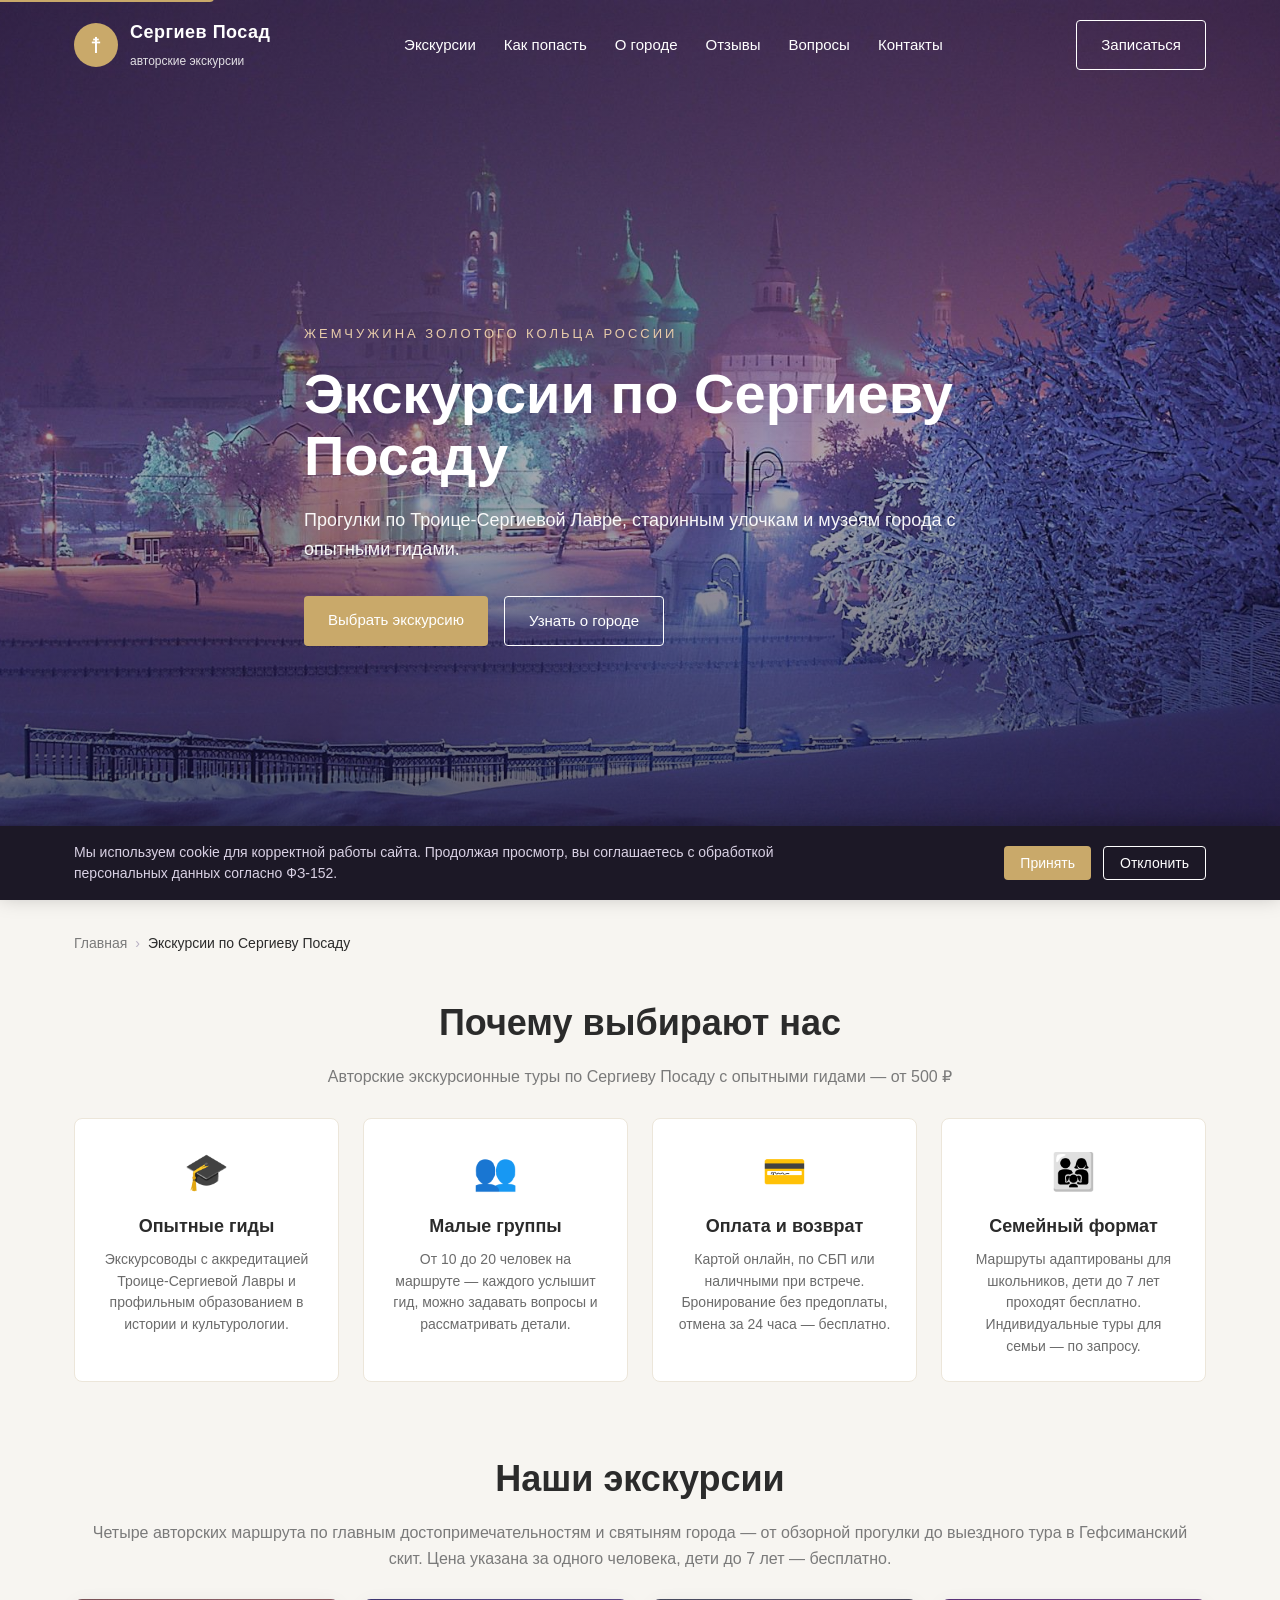
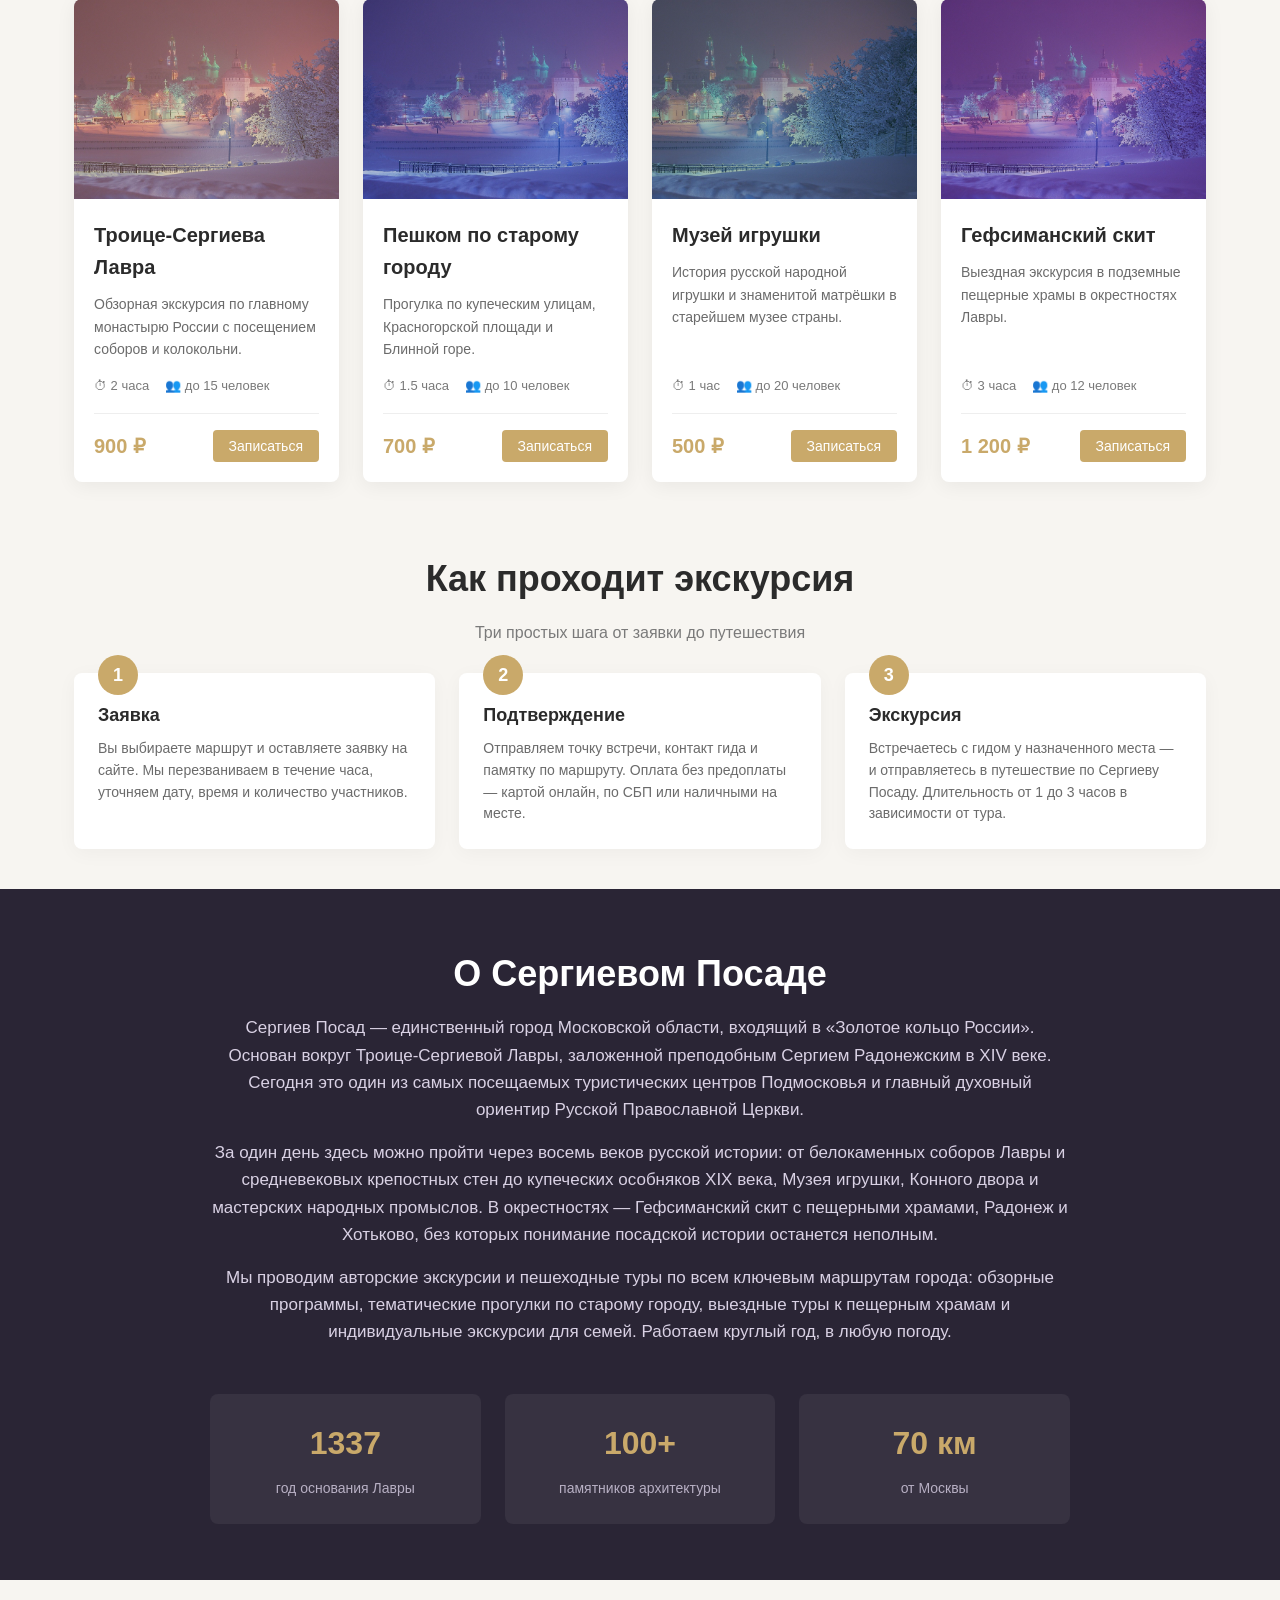
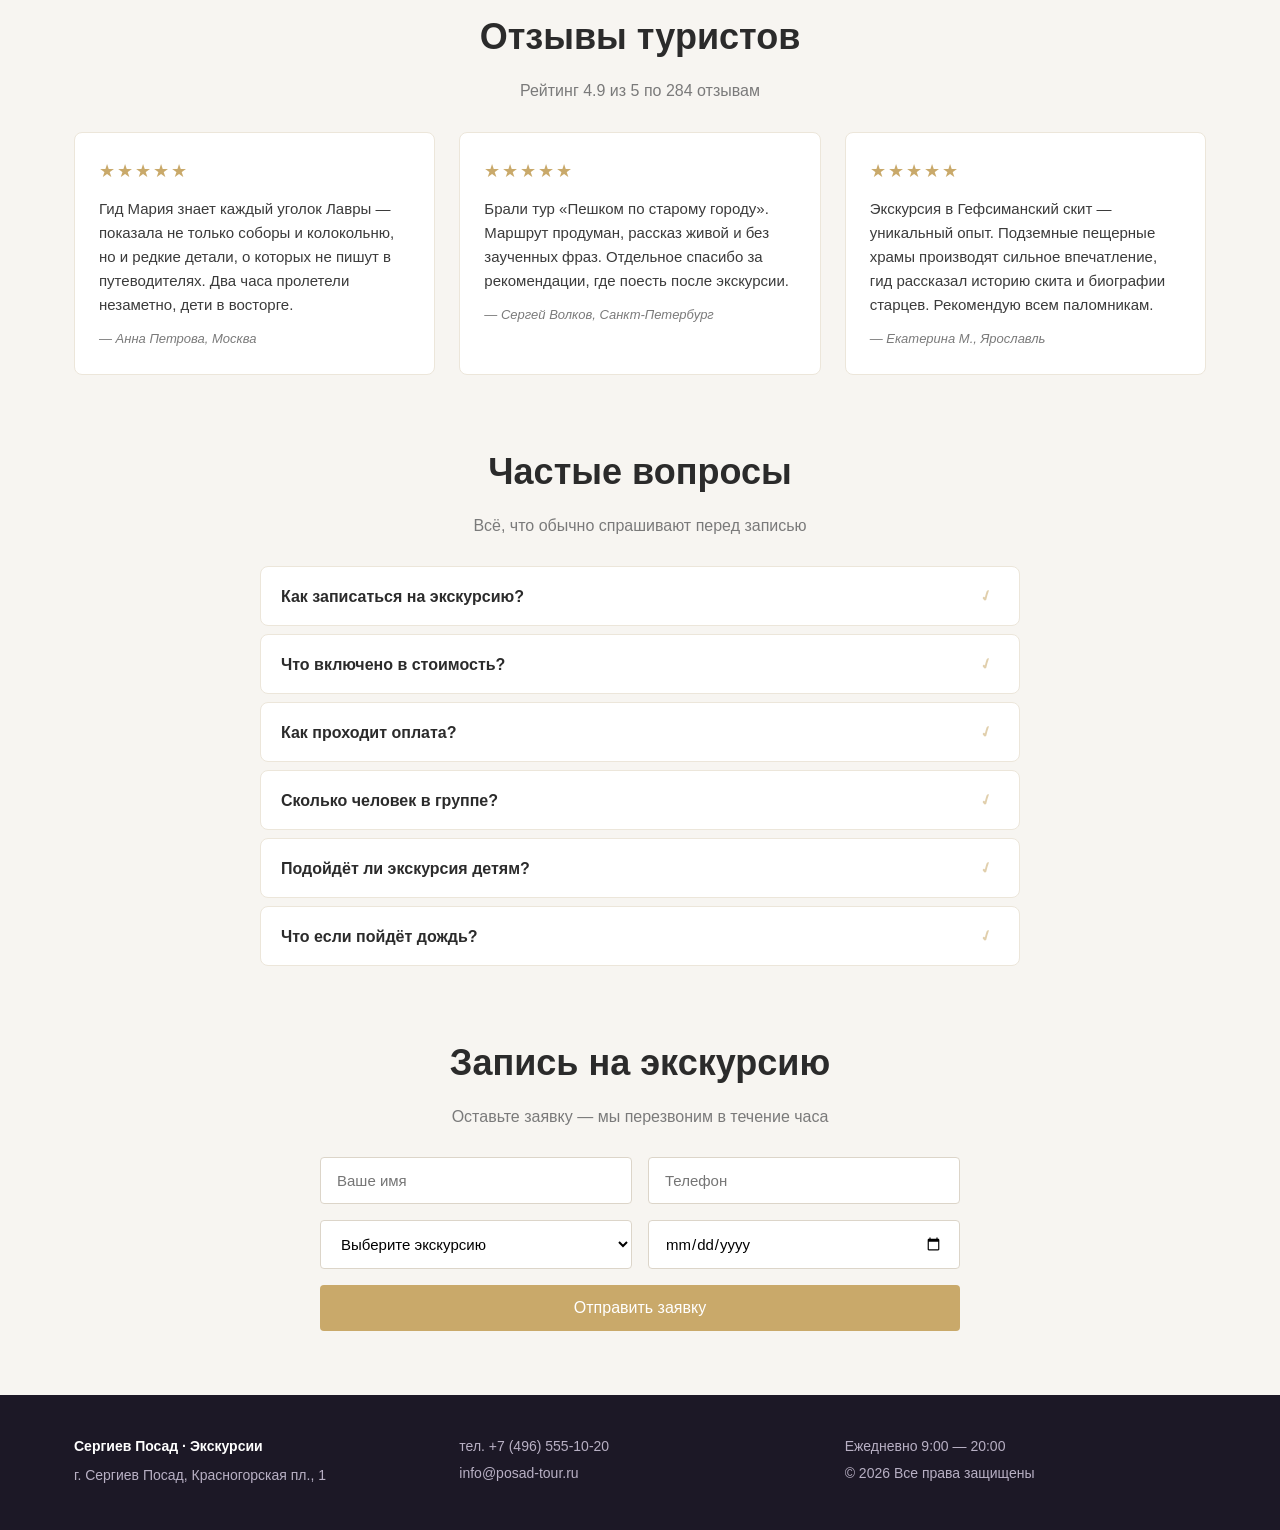
==== posad/index.html @ f1685736 "Добавил сайт экскурсий по Сергиеву Посаду Co-Authored-By: Claude Opus 5.5 <noreply@anthropic.com> Cl" ====
<!doctype html>
<html lang="ru">
    <head>
        <meta charset="UTF-8" />
        <meta name="viewport" content="width=device-width, initial-scale=1.0" />

        <title>Экскурсии по Сергиеву Посаду — авторские туры по Лавре и старому городу</title>

        <meta
            name="description"
            content="Авторские экскурсии по Сергиеву Посаду: Троице-Сергиева Лавра, старый город, Музей игрушки, Гефсиманский скит. Опытные гиды, малые группы, цены от 500 ₽."
        />
        <meta
            name="keywords"
            content="Сергиев Посад, экскурсии, Троице-Сергиева Лавра, Золотое кольцо, Музей игрушки, Гефсиманский скит, гид, туры"
        />
        <meta name="author" content="Сергиев Посад · Экскурсии" />
        <meta name="robots" content="index, follow" />

        <link rel="canonical" href="https://posad-tour.ru/" />

        <meta property="og:type" content="website" />
        <meta property="og:locale" content="ru_RU" />
        <meta property="og:site_name" content="Сергиев Посад · Экскурсии" />
        <meta property="og:title" content="Экскурсии по Сергиеву Посаду — авторские туры" />
        <meta
            property="og:description"
            content="Прогулки по Троице-Сергиевой Лавре, старинным улочкам и музеям города с опытными гидами."
        />
        <meta property="og:url" content="https://posad-tour.ru/" />
        <meta property="og:image" content="https://posad-tour.ru/photo/vQAAAgHfKuA-1920.jpg" />
        <meta property="og:image:width" content="1920" />
        <meta property="og:image:height" content="1080" />
        <meta property="og:image:alt" content="Троице-Сергиева Лавра — главная достопримечательность Сергиева Посада" />

        <meta name="twitter:card" content="summary_large_image" />
        <meta name="twitter:title" content="Экскурсии по Сергиеву Посаду" />
        <meta name="twitter:description" content="Авторские экскурсии по Сергиеву Посаду от 500 ₽." />
        <meta name="twitter:image" content="https://posad-tour.ru/photo/vQAAAgHfKuA-1920.jpg" />

        <meta name="theme-color" content="#c9a96a" />
        <meta name="format-detection" content="telephone=no" />

        <link
            rel="icon"
            type="image/svg+xml"
            href="data:image/svg+xml,%3Csvg xmlns='http://www.w3.org/2000/svg' viewBox='0 0 64 64'%3E%3Ccircle cx='32' cy='32' r='30' fill='%23c9a96a'/%3E%3Ctext x='32' y='44' font-size='40' text-anchor='middle' fill='white'%3E%E2%98%A8%3C/text%3E%3C/svg%3E"
        />

        <link rel="stylesheet" href="posad.css" />

        <script type="application/ld+json">
            {
                "@context": "https://schema.org",
                "@graph": [
                    {
                        "@type": "TravelAgency",
                        "@id": "https://posad-tour.ru/#org",
                        "name": "Сергиев Посад · Экскурсии",
                        "url": "https://posad-tour.ru/",
                        "logo": "https://posad-tour.ru/photo/vQAAAgHfKuA-1920.jpg",
                        "image": "https://posad-tour.ru/photo/vQAAAgHfKuA-1920.jpg",
                        "telephone": "+7-496-555-10-20",
                        "email": "info@posad-tour.ru",
                        "priceRange": "500-1200 ₽",
                        "address": {
                            "@type": "PostalAddress",
                            "streetAddress": "Красногорская пл., 1",
                            "addressLocality": "Сергиев Посад",
                            "addressRegion": "Московская область",
                            "postalCode": "141300",
                            "addressCountry": "RU"
                        },
                        "openingHoursSpecification": {
                            "@type": "OpeningHoursSpecification",
                            "dayOfWeek": ["Monday", "Tuesday", "Wednesday", "Thursday", "Friday", "Saturday", "Sunday"],
                            "opens": "09:00",
                            "closes": "20:00"
                        },
                        "aggregateRating": {
                            "@type": "AggregateRating",
                            "ratingValue": "4.9",
                            "reviewCount": "284",
                            "bestRating": "5"
                        },
                        "review": [
                            {
                                "@type": "Review",
                                "author": { "@type": "Person", "name": "Анна Петрова" },
                                "reviewRating": { "@type": "Rating", "ratingValue": "5", "bestRating": "5" },
                                "reviewBody": "Гид Мария знает каждый уголок Лавры. Два часа пролетели незаметно, дети в восторге."
                            },
                            {
                                "@type": "Review",
                                "author": { "@type": "Person", "name": "Сергей Волков" },
                                "reviewRating": { "@type": "Rating", "ratingValue": "5", "bestRating": "5" },
                                "reviewBody": "Брали тур по старому городу. Маршрут продуман, рассказ живой, без заученных фраз."
                            },
                            {
                                "@type": "Review",
                                "author": { "@type": "Person", "name": "Екатерина М." },
                                "reviewRating": { "@type": "Rating", "ratingValue": "5", "bestRating": "5" },
                                "reviewBody": "Экскурсия в Гефсиманский скит — уникальный опыт. Рекомендую всем паломникам."
                            }
                        ]
                    },
                    {
                        "@type": "WebSite",
                        "@id": "https://posad-tour.ru/#website",
                        "url": "https://posad-tour.ru/",
                        "name": "Сергиев Посад · Экскурсии",
                        "inLanguage": "ru-RU",
                        "publisher": { "@id": "https://posad-tour.ru/#org" }
                    },
                    {
                        "@type": "BreadcrumbList",
                        "itemListElement": [
                            {
                                "@type": "ListItem",
                                "position": 1,
                                "name": "Главная",
                                "item": "https://posad-tour.ru/"
                            }
                        ]
                    },
                    {
                        "@type": "TouristAttraction",
                        "name": "Троице-Сергиева Лавра",
                        "description": "Обзорная экскурсия по главному монастырю России с посещением соборов и колокольни.",
                        "touristType": "Паломники, ценители архитектуры",
                        "offers": {
                            "@type": "Offer",
                            "price": "900",
                            "priceCurrency": "RUB",
                            "availability": "https://schema.org/InStock"
                        }
                    },
                    {
                        "@type": "TouristAttraction",
                        "name": "Пешком по старому городу",
                        "description": "Прогулка по купеческим улицам, Красногорской площади и Блинной горе.",
                        "offers": {
                            "@type": "Offer",
                            "price": "700",
                            "priceCurrency": "RUB",
                            "availability": "https://schema.org/InStock"
                        }
                    },
                    {
                        "@type": "TouristAttraction",
                        "name": "Музей игрушки",
                        "description": "История русской народной игрушки и знаменитой матрёшки в старейшем музее страны.",
                        "offers": {
                            "@type": "Offer",
                            "price": "500",
                            "priceCurrency": "RUB",
                            "availability": "https://schema.org/InStock"
                        }
                    },
                    {
                        "@type": "TouristAttraction",
                        "name": "Гефсиманский скит",
                        "description": "Выездная экскурсия в подземные пещерные храмы в окрестностях Лавры.",
                        "offers": {
                            "@type": "Offer",
                            "price": "1200",
                            "priceCurrency": "RUB",
                            "availability": "https://schema.org/InStock"
                        }
                    },
                    {
                        "@type": "FAQPage",
                        "mainEntity": [
                            {
                                "@type": "Question",
                                "name": "Как записаться на экскурсию?",
                                "acceptedAnswer": {
                                    "@type": "Answer",
                                    "text": "Оставьте заявку через форму на сайте — мы перезвоним в течение часа, подтвердим дату и время, пришлём точку встречи с гидом."
                                }
                            },
                            {
                                "@type": "Question",
                                "name": "Что включено в стоимость?",
                                "acceptedAnswer": {
                                    "@type": "Answer",
                                    "text": "В цену входит сопровождение профессионального гида и сам экскурсионный маршрут. Входные билеты в музеи и соборы оплачиваются отдельно по действующему тарифу."
                                }
                            },
                            {
                                "@type": "Question",
                                "name": "Как проходит оплата?",
                                "acceptedAnswer": {
                                    "@type": "Answer",
                                    "text": "Оплата картой онлайн, по СБП или наличными при встрече с гидом. Бронирование без предоплаты, отказ за 24 часа — без штрафа."
                                }
                            },
                            {
                                "@type": "Question",
                                "name": "Сколько человек в группе?",
                                "acceptedAnswer": {
                                    "@type": "Answer",
                                    "text": "Мы работаем малыми группами по 10–20 человек в зависимости от маршрута. Возможна индивидуальная экскурсия для семьи или компании."
                                }
                            },
                            {
                                "@type": "Question",
                                "name": "Подойдёт ли экскурсия детям?",
                                "acceptedAnswer": {
                                    "@type": "Answer",
                                    "text": "Да, все наши маршруты адаптированы для школьников от 7 лет. Дети до 7 лет проходят бесплатно в сопровождении взрослого."
                                }
                            },
                            {
                                "@type": "Question",
                                "name": "Что если пойдёт дождь?",
                                "acceptedAnswer": {
                                    "@type": "Answer",
                                    "text": "Экскурсии проводятся в любую погоду. При сильном ливне предлагаем бесплатный перенос на удобную дату или возврат средств."
                                }
                            }
                        ]
                    }
                ]
            }
        </script>
    </head>
    <body>
        <a href="#tours" class="skip-link">Перейти к содержимому</a>

        <header class="header">
            <div class="container header__row">
                <a href="./" class="logo" aria-label="Сергиев Посад — главная">
                    <span class="logo__mark" aria-hidden="true">☨</span>
                    <span class="logo__text">
                        <b>Сергиев Посад</b>
                        <small>авторские экскурсии</small>
                    </span>
                </a>
                <nav class="nav" id="mainNav" aria-label="Основная навигация">
                    <a href="#tours">Экскурсии</a>
                    <a href="#how">Как попасть</a>
                    <a href="#about">О городе</a>
                    <a href="#reviews">Отзывы</a>
                    <a href="#faq">Вопросы</a>
                    <a href="#contacts">Контакты</a>
                </nav>
                <a href="#booking" class="btn btn--ghost nav-cta">Записаться</a>
                <button class="nav-toggle" aria-label="Открыть меню" aria-expanded="false" aria-controls="mainNav">
                    <span></span><span></span><span></span>
                </button>
            </div>
        </header>

        <section class="hero">
            <div class="hero__overlay"></div>
            <div class="container hero__inner">
                <p class="hero__kicker">Жемчужина Золотого кольца России</p>
                <h1 class="hero__title">Экскурсии по Сергиеву Посаду</h1>
                <p class="hero__text">
                    Прогулки по Троице-Сергиевой Лавре, старинным улочкам и музеям города с опытными гидами.
                </p>
                <div class="hero__buttons">
                    <a href="#tours" class="btn btn--primary">Выбрать экскурсию</a>
                    <a href="#about" class="btn btn--ghost">Узнать о городе</a>
                </div>
            </div>
        </section>

        <main>
            <nav class="breadcrumbs container" aria-label="Хлебные крошки">
                <ol>
                    <li><a href="./">Главная</a></li>
                    <li aria-current="page">Экскурсии по Сергиеву Посаду</li>
                </ol>
            </nav>

            <section id="features" class="section section--tight">
                <div class="container">
                    <h2 class="section__title">Почему выбирают нас</h2>
                    <p class="section__sub">
                        Авторские экскурсионные туры по Сергиеву Посаду с опытными гидами — от 500 ₽
                    </p>
                    <div class="features">
                        <div class="feature">
                            <div class="feature__icon" aria-hidden="true">🎓</div>
                            <h3 class="feature__title">Опытные гиды</h3>
                            <p class="feature__desc">
                                Экскурсоводы с аккредитацией Троице-Сергиевой Лавры и профильным образованием в истории
                                и культурологии.
                            </p>
                        </div>
                        <div class="feature">
                            <div class="feature__icon" aria-hidden="true">👥</div>
                            <h3 class="feature__title">Малые группы</h3>
                            <p class="feature__desc">
                                От 10 до 20 человек на маршруте — каждого услышит гид, можно задавать вопросы и
                                рассматривать детали.
                            </p>
                        </div>
                        <div class="feature">
                            <div class="feature__icon" aria-hidden="true">💳</div>
                            <h3 class="feature__title">Оплата и возврат</h3>
                            <p class="feature__desc">
                                Картой онлайн, по СБП или наличными при встрече. Бронирование без предоплаты, отмена за
                                24 часа — бесплатно.
                            </p>
                        </div>
                        <div class="feature">
                            <div class="feature__icon" aria-hidden="true">👨‍👩‍👧</div>
                            <h3 class="feature__title">Семейный формат</h3>
                            <p class="feature__desc">
                                Маршруты адаптированы для школьников, дети до 7 лет проходят бесплатно. Индивидуальные
                                туры для семьи — по запросу.
                            </p>
                        </div>
                    </div>
                </div>
            </section>

            <section id="tours" class="section">
                <div class="container">
                    <h2 class="section__title">Наши экскурсии</h2>
                    <p class="section__sub">
                        Четыре авторских маршрута по главным достопримечательностям и святыням города — от обзорной
                        прогулки до выездного тура в Гефсиманский скит. Цена указана за одного человека, дети до 7 лет —
                        бесплатно.
                    </p>

                    <div class="tours">
                        <article class="tour">
                            <div class="tour__img tour__img--1" role="img" aria-label="Троице-Сергиева Лавра"></div>
                            <div class="tour__body">
                                <h3 class="tour__title">Троице-Сергиева Лавра</h3>
                                <p class="tour__desc">
                                    Обзорная экскурсия по главному монастырю России с посещением соборов и колокольни.
                                </p>
                                <ul class="tour__meta">
                                    <li>⏱ 2 часа</li>
                                    <li>👥 до 15 человек</li>
                                </ul>
                                <div class="tour__foot">
                                    <span class="tour__price">900 ₽</span>
                                    <button
                                        type="button"
                                        class="btn btn--primary btn--sm"
                                        data-tour="Троице-Сергиева Лавра"
                                    >
                                        Записаться
                                    </button>
                                </div>
                            </div>
                        </article>

                        <article class="tour">
                            <div
                                class="tour__img tour__img--2"
                                role="img"
                                aria-label="Старый город Сергиева Посада"
                            ></div>
                            <div class="tour__body">
                                <h3 class="tour__title">Пешком по старому городу</h3>
                                <p class="tour__desc">
                                    Прогулка по купеческим улицам, Красногорской площади и Блинной горе.
                                </p>
                                <ul class="tour__meta">
                                    <li>⏱ 1.5 часа</li>
                                    <li>👥 до 10 человек</li>
                                </ul>
                                <div class="tour__foot">
                                    <span class="tour__price">700 ₽</span>
                                    <button
                                        type="button"
                                        class="btn btn--primary btn--sm"
                                        data-tour="Пешком по старому городу"
                                    >
                                        Записаться
                                    </button>
                                </div>
                            </div>
                        </article>

                        <article class="tour">
                            <div class="tour__img tour__img--3" role="img" aria-label="Музей игрушки"></div>
                            <div class="tour__body">
                                <h3 class="tour__title">Музей игрушки</h3>
                                <p class="tour__desc">
                                    История русской народной игрушки и знаменитой матрёшки в старейшем музее страны.
                                </p>
                                <ul class="tour__meta">
                                    <li>⏱ 1 час</li>
                                    <li>👥 до 20 человек</li>
                                </ul>
                                <div class="tour__foot">
                                    <span class="tour__price">500 ₽</span>
                                    <button type="button" class="btn btn--primary btn--sm" data-tour="Музей игрушки">
                                        Записаться
                                    </button>
                                </div>
                            </div>
                        </article>

                        <article class="tour">
                            <div class="tour__img tour__img--4" role="img" aria-label="Гефсиманский скит"></div>
                            <div class="tour__body">
                                <h3 class="tour__title">Гефсиманский скит</h3>
                                <p class="tour__desc">
                                    Выездная экскурсия в подземные пещерные храмы в окрестностях Лавры.
                                </p>
                                <ul class="tour__meta">
                                    <li>⏱ 3 часа</li>
                                    <li>👥 до 12 человек</li>
                                </ul>
                                <div class="tour__foot">
                                    <span class="tour__price">1 200 ₽</span>
                                    <button
                                        type="button"
                                        class="btn btn--primary btn--sm"
                                        data-tour="Гефсиманский скит"
                                    >
                                        Записаться
                                    </button>
                                </div>
                            </div>
                        </article>
                    </div>
                </div>
            </section>

            <section id="how" class="section section--tight">
                <div class="container">
                    <h2 class="section__title">Как проходит экскурсия</h2>
                    <p class="section__sub">Три простых шага от заявки до путешествия</p>
                    <ol class="steps">
                        <li>
                            <span class="steps__num">1</span>
                            <h3 class="steps__title">Заявка</h3>
                            <p>
                                Вы выбираете маршрут и оставляете заявку на сайте. Мы перезваниваем в течение часа,
                                уточняем дату, время и количество участников.
                            </p>
                        </li>
                        <li>
                            <span class="steps__num">2</span>
                            <h3 class="steps__title">Подтверждение</h3>
                            <p>
                                Отправляем точку встречи, контакт гида и памятку по маршруту. Оплата без предоплаты —
                                картой онлайн, по СБП или наличными на месте.
                            </p>
                        </li>
                        <li>
                            <span class="steps__num">3</span>
                            <h3 class="steps__title">Экскурсия</h3>
                            <p>
                                Встречаетесь с гидом у назначенного места — и отправляетесь в путешествие по Сергиеву
                                Посаду. Длительность от 1 до 3 часов в зависимости от тура.
                            </p>
                        </li>
                    </ol>
                </div>
            </section>

            <section id="about" class="section section--dark">
                <div class="container about">
                    <div class="about__text">
                        <h2 class="section__title">О Сергиевом Посаде</h2>
                        <p>
                            Сергиев Посад — единственный город Московской области, входящий в «Золотое кольцо России».
                            Основан вокруг Троице-Сергиевой Лавры, заложенной преподобным Сергием Радонежским в XIV
                            веке. Сегодня это один из самых посещаемых туристических центров Подмосковья и главный
                            духовный ориентир Русской Православной Церкви.
                        </p>
                        <p>
                            За один день здесь можно пройти через восемь веков русской истории: от белокаменных соборов
                            Лавры и средневековых крепостных стен до купеческих особняков XIX века, Музея игрушки,
                            Конного двора и мастерских народных промыслов. В окрестностях — Гефсиманский скит с
                            пещерными храмами, Радонеж и Хотьково, без которых понимание посадской истории останется
                            неполным.
                        </p>
                        <p>
                            Мы проводим авторские экскурсии и пешеходные туры по всем ключевым маршрутам города:
                            обзорные программы, тематические прогулки по старому городу, выездные туры к пещерным храмам
                            и индивидуальные экскурсии для семей. Работаем круглый год, в любую погоду.
                        </p>
                        <div class="about__stats">
                            <div><b>1337</b><span>год основания Лавры</span></div>
                            <div><b>100+</b><span>памятников архитектуры</span></div>
                            <div><b>70 км</b><span>от Москвы</span></div>
                        </div>
                    </div>
                </div>
            </section>

            <section id="reviews" class="section">
                <div class="container">
                    <h2 class="section__title">Отзывы туристов</h2>
                    <p class="section__sub">Рейтинг 4.9 из 5 по 284 отзывам</p>
                    <div class="reviews">
                        <article class="review">
                            <div class="review__stars" aria-label="5 из 5">★★★★★</div>
                            <p class="review__text">
                                Гид Мария знает каждый уголок Лавры — показала не только соборы и колокольню, но и
                                редкие детали, о которых не пишут в путеводителях. Два часа пролетели незаметно, дети в
                                восторге.
                            </p>
                            <p class="review__author">— Анна Петрова, Москва</p>
                        </article>
                        <article class="review">
                            <div class="review__stars" aria-label="5 из 5">★★★★★</div>
                            <p class="review__text">
                                Брали тур «Пешком по старому городу». Маршрут продуман, рассказ живой и без заученных
                                фраз. Отдельное спасибо за рекомендации, где поесть после экскурсии.
                            </p>
                            <p class="review__author">— Сергей Волков, Санкт-Петербург</p>
                        </article>
                        <article class="review">
                            <div class="review__stars" aria-label="5 из 5">★★★★★</div>
                            <p class="review__text">
                                Экскурсия в Гефсиманский скит — уникальный опыт. Подземные пещерные храмы производят
                                сильное впечатление, гид рассказал историю скита и биографии старцев. Рекомендую всем
                                паломникам.
                            </p>
                            <p class="review__author">— Екатерина М., Ярославль</p>
                        </article>
                    </div>
                </div>
            </section>

            <section id="faq" class="section section--tight">
                <div class="container">
                    <h2 class="section__title">Частые вопросы</h2>
                    <p class="section__sub">Всё, что обычно спрашивают перед записью</p>
                    <div class="faq">
                        <details>
                            <summary>Как записаться на экскурсию?</summary>
                            <p>
                                Оставьте заявку через форму на сайте — мы перезвоним в течение часа, подтвердим дату и
                                время, пришлём точку встречи с гидом и памятку по маршруту.
                            </p>
                        </details>
                        <details>
                            <summary>Что включено в стоимость?</summary>
                            <p>
                                В цену входит сопровождение профессионального гида и сам экскурсионный маршрут. Входные
                                билеты в музеи и соборы оплачиваются отдельно по действующему тарифу — обычно от 150 до
                                400 ₽ на человека.
                            </p>
                        </details>
                        <details>
                            <summary>Как проходит оплата?</summary>
                            <p>
                                Оплата картой онлайн, по СБП или наличными при встрече с гидом. Бронирование без
                                предоплаты, отказ за 24 часа до экскурсии — без штрафа и с полным возвратом средств.
                            </p>
                        </details>
                        <details>
                            <summary>Сколько человек в группе?</summary>
                            <p>
                                Мы работаем малыми группами по 10–20 человек в зависимости от маршрута. Возможна
                                индивидуальная экскурсия для семьи или компании — уточните при бронировании.
                            </p>
                        </details>
                        <details>
                            <summary>Подойдёт ли экскурсия детям?</summary>
                            <p>
                                Да, все наши маршруты адаптированы для школьников от 7 лет. Дети до 7 лет проходят
                                бесплатно в сопровождении взрослого. На семейных турах гиды используют игровой формат
                                подачи материала.
                            </p>
                        </details>
                        <details>
                            <summary>Что если пойдёт дождь?</summary>
                            <p>
                                Экскурсии проводятся в любую погоду — берите дождевики. При сильном ливне предлагаем
                                бесплатный перенос на удобную дату или полный возврат средств.
                            </p>
                        </details>
                    </div>
                </div>
            </section>

            <section id="booking" class="section">
                <div class="container">
                    <h2 class="section__title">Запись на экскурсию</h2>
                    <p class="section__sub">Оставьте заявку — мы перезвоним в течение часа</p>

                    <form class="form" id="bookingForm" novalidate>
                        <div class="form__row">
                            <label class="visually-hidden" for="f-name">Ваше имя</label>
                            <input
                                id="f-name"
                                type="text"
                                name="name"
                                placeholder="Ваше имя"
                                autocomplete="name"
                                required
                            />
                            <label class="visually-hidden" for="f-phone">Телефон</label>
                            <input
                                id="f-phone"
                                type="tel"
                                name="phone"
                                placeholder="Телефон"
                                autocomplete="tel"
                                required
                            />
                        </div>
                        <div class="form__row">
                            <label class="visually-hidden" for="f-tour">Экскурсия</label>
                            <select id="f-tour" name="tour_id" required>
                                <option value="">Выберите экскурсию</option>
                            </select>
                            <label class="visually-hidden" for="f-date">Дата</label>
                            <input id="f-date" type="date" name="date" required />
                        </div>
                        <input
                            type="text"
                            name="website"
                            tabindex="-1"
                            autocomplete="off"
                            aria-hidden="true"
                            style="position: absolute; left: -9999px; opacity: 0; height: 0; width: 0"
                        />
                        <button type="submit" class="btn btn--primary" id="submitBtn">Отправить заявку</button>
                        <p class="form__msg" id="formMsg" role="status" aria-live="polite"></p>
                    </form>
                </div>
            </section>
        </main>

        <footer id="contacts" class="footer">
            <div class="container footer__row">
                <div>
                    <b>Сергиев Посад · Экскурсии</b>
                    <address>г. Сергиев Посад, Красногорская пл., 1</address>
                </div>
                <div>
                    <p>тел. <a href="tel:+74965551020">+7 (496) 555-10-20</a></p>
                    <p><a href="mailto:info@posad-tour.ru">info@posad-tour.ru</a></p>
                </div>
                <div>
                    <p>Ежедневно 9:00 — 20:00</p>
                    <p>© 2026 Все права защищены</p>
                </div>
            </div>
        </footer>

        <div class="cookie" id="cookieBanner" role="dialog" aria-modal="true" aria-label="Уведомление о cookie" hidden>
            <div class="container cookie__row">
                <p class="cookie__text">
                    Мы используем cookie для корректной работы сайта. Продолжая просмотр, вы соглашаетесь с обработкой
                    персональных данных согласно ФЗ-152.
                </p>
                <div class="cookie__actions">
                    <button type="button" class="btn btn--primary btn--sm" id="cookieAccept">Принять</button>
                    <button type="button" class="btn btn--ghost btn--sm" id="cookieDecline">Отклонить</button>
                </div>
            </div>
        </div>

        <noscript>
            <p style="padding: 16px; text-align: center; background: #fff3cd; color: #665200">
                Для работы мобильного меню, формы записи и плавной навигации включите JavaScript.
            </p>
        </noscript>

        <script src="chill.js" defer></script>
    </body>
</html>
---- posad/posad.css ----
:root {
    --banner-h: 45px;
}

* {
    margin: 0;
    padding: 0;
    box-sizing: border-box;
}

/* ===== DEMO BANNER ===== */
.demo-banner {
    position: fixed;
    top: 0;
    left: 0;
    right: 0;
    z-index: 9999;
    background: #b91c1c;
    color: #fff;
    padding: 12px 0;
    text-align: center;
}

.demo-banner__row {
    display: flex;
    align-items: center;
    justify-content: center;
    gap: 10px;
}

.demo-banner__icon {
    font-size: 1.2rem;
    flex-shrink: 0;
}

.demo-banner__text {
    font-size: 0.95rem;
    line-height: 1.4;
}

.demo-banner__text strong {
    font-size: 1rem;
}

/* ===== DEMO CHECKBOX ===== */
.form__demo-check {
    display: flex;
    align-items: center;
    gap: 10px;
    font-size: 0.9rem;
    color: #555;
    cursor: pointer;
    margin-bottom: 4px;
}

.form__demo-check input[type='checkbox'] {
    width: 18px;
    height: 18px;
    flex-shrink: 0;
    cursor: pointer;
    accent-color: #b91c1c;
}

.btn:disabled {
    opacity: 0.45;
    cursor: not-allowed;
}

body {
    font-family: 'Segoe UI', Tahoma, sans-serif;
    color: #2b2b2b;
    background: #f7f5f1;
    line-height: 1.6;
}

.container {
    max-width: 1180px;
    margin: 0 auto;
    padding: 0 24px;
}

/* ===== HEADER ===== */
.header {
    position: fixed;
    top: var(--banner-h);
    left: 0;
    right: 0;
    z-index: 100;
    padding: 18px 0;
    transition:
        background 0.3s ease,
        backdrop-filter 0.3s ease;
}

.header--solid {
    background: rgba(20, 15, 40, 0.92);
    backdrop-filter: blur(10px);
}

.header__row {
    display: flex;
    align-items: center;
    justify-content: space-between;
    gap: 24px;
}

.logo {
    display: flex;
    align-items: center;
    gap: 12px;
    color: #fff;
    text-decoration: none;
}

.logo__mark {
    width: 44px;
    height: 44px;
    border-radius: 50%;
    background: #c9a96a;
    color: #fff;
    display: flex;
    align-items: center;
    justify-content: center;
    font-size: 22px;
}

.logo__text b {
    display: block;
    font-size: 18px;
    letter-spacing: 0.5px;
}

.logo__text small {
    font-size: 12px;
    opacity: 0.85;
}

.nav {
    display: flex;
    gap: 28px;
}

.nav a {
    color: #fff;
    text-decoration: none;
    font-size: 15px;
    transition: opacity 0.2s;
}

.nav a:hover {
    opacity: 0.7;
}

/* ===== BUTTONS ===== */
.btn {
    display: inline-block;
    padding: 12px 24px;
    border-radius: 4px;
    font-size: 15px;
    cursor: pointer;
    border: none;
    text-decoration: none;
    transition: all 0.2s;
    font-family: inherit;
}

.btn--primary {
    background: #c9a96a;
    color: #fff;
}

.btn--primary:hover {
    background: #b8974f;
}

.btn--ghost {
    background: transparent;
    color: #fff;
    border: 1px solid #fff;
}

.btn--ghost:hover {
    background: #fff;
    color: #2b2b2b;
}

.btn--sm {
    padding: 8px 16px;
    font-size: 14px;
}

/* ===== HERO ===== */
.hero {
    position: relative;
    min-height: 100vh;
    background: url('photo/vQAAAgHfKuA-1920.jpg') center/cover no-repeat;
    display: flex;
    align-items: center;
    color: #fff;
}

.hero__overlay {
    position: absolute;
    inset: 0;
    background: linear-gradient(
        180deg,
        rgba(20, 15, 40, 0.55) 0%,
        rgba(20, 15, 40, 0.35) 50%,
        rgba(20, 15, 40, 0.75) 100%
    );
}

.hero__inner {
    position: relative;
    z-index: 2;
    max-width: 720px;
    padding: 60px 24px 80px;
}

.hero__kicker {
    text-transform: uppercase;
    letter-spacing: 3px;
    font-size: 13px;
    margin-bottom: 18px;
    color: #e8ccaa;
}

.hero__title {
    font-size: 56px;
    line-height: 1.1;
    margin-bottom: 20px;
    font-weight: 700;
}

.hero__text {
    font-size: 18px;
    margin-bottom: 32px;
    opacity: 0.95;
}

.hero__buttons {
    display: flex;
    gap: 16px;
    flex-wrap: wrap;
}

/* ===== SECTIONS ===== */
.section {
    padding: 28px 0;
}

.section--dark {
    padding: 56px 0;
    background: #2a2535;
    color: #fff;
}

.section__title {
    font-size: 36px;
    text-align: center;
    margin-bottom: 12px;
}

.section__sub {
    text-align: center;
    color: #7a7a7a;
    margin-bottom: 28px;
    font-size: 16px;
}

.section--dark .section__sub {
    color: #b8b0c4;
}

/* ===== TOURS ===== */
.tours {
    display: grid;
    grid-template-columns: repeat(auto-fit, minmax(260px, 1fr));
    gap: 24px;
}

.tour {
    background: #fff;
    border-radius: 8px;
    overflow: hidden;
    box-shadow: 0 4px 20px rgba(0, 0, 0, 0.06);
    display: flex;
    flex-direction: column;
    transition:
        transform 0.25s,
        box-shadow 0.25s;
}

.tour:hover {
    transform: translateY(-4px);
    box-shadow: 0 10px 30px rgba(0, 0, 0, 0.12);
}

.tour__img {
    height: 200px;
    background-size: cover;
    background-position: center;
}

.tour__img--1 {
    background-image:
        linear-gradient(rgba(180, 120, 40, 0.35), rgba(180, 120, 40, 0.35)), url('photo/vQAAAgHfKuA-1920.jpg');
}

.tour__img--2 {
    background-image:
        linear-gradient(rgba(30, 58, 138, 0.35), rgba(30, 58, 138, 0.35)), url('photo/vQAAAgHfKuA-1920.jpg');
    background-position: left center;
}

.tour__img--3 {
    background-image:
        linear-gradient(rgba(20, 83, 45, 0.35), rgba(20, 83, 45, 0.35)), url('photo/vQAAAgHfKuA-1920.jpg');
    background-position: right center;
}

.tour__img--4 {
    background-image:
        linear-gradient(rgba(88, 28, 135, 0.35), rgba(88, 28, 135, 0.35)), url('photo/vQAAAgHfKuA-1920.jpg');
    background-position: center bottom;
}

.tour__body {
    padding: 20px;
    display: flex;
    flex-direction: column;
    flex: 1;
}

.tour__title {
    font-size: 20px;
    margin-bottom: 10px;
}

.tour__desc {
    color: #6b6b6b;
    font-size: 14px;
    margin-bottom: 16px;
    flex: 1;
}

.tour__meta {
    list-style: none;
    display: flex;
    gap: 16px;
    font-size: 13px;
    color: #7a7a7a;
    margin-bottom: 16px;
}

.tour__foot {
    display: flex;
    align-items: center;
    justify-content: space-between;
    border-top: 1px solid #eee;
    padding-top: 16px;
}

.tour__price {
    font-size: 20px;
    font-weight: 700;
    color: #c9a96a;
}

/* ===== ABOUT ===== */
.about__text {
    max-width: 860px;
    margin: 0 auto;
    text-align: center;
}

.about__text p {
    font-size: 17px;
    margin-bottom: 16px;
    color: #d9d1e4;
}

.about__stats {
    display: grid;
    grid-template-columns: repeat(3, 1fr);
    gap: 24px;
    margin-top: 48px;
}

.about__stats div {
    padding: 24px 12px;
    background: rgba(255, 255, 255, 0.06);
    border-radius: 8px;
}

.about__stats b {
    display: block;
    font-size: 32px;
    color: #c9a96a;
    margin-bottom: 6px;
}

.about__stats span {
    font-size: 14px;
    color: #b8b0c4;
}

/* ===== FORM ===== */
.form {
    max-width: 640px;
    margin: 0 auto;
}

.form__row {
    display: grid;
    grid-template-columns: 1fr 1fr;
    gap: 16px;
    margin-bottom: 16px;
}

.form input,
.form select {
    width: 100%;
    padding: 14px 16px;
    border: 1px solid #dcd5c9;
    border-radius: 4px;
    font-size: 15px;
    background: #fff;
    font-family: inherit;
}

.form input:focus,
.form select:focus {
    outline: none;
    border-color: #c9a96a;
}

.form button {
    width: 100%;
    padding: 14px;
    font-size: 16px;
}

.form__msg {
    margin-top: 16px;
    text-align: center;
    font-size: 14px;
    min-height: 20px;
    color: #2a8a3a;
}

/* ===== FOOTER ===== */
.footer {
    background: #1c1826;
    color: #b8b0c4;
    padding: 40px 0;
    font-size: 14px;
}

.footer__row {
    display: grid;
    grid-template-columns: repeat(3, 1fr);
    gap: 24px;
}

.footer b {
    color: #fff;
    display: block;
    margin-bottom: 6px;
}

.footer p {
    margin-bottom: 4px;
}

/* ===== A11Y ===== */
.visually-hidden {
    position: absolute;
    width: 1px;
    height: 1px;
    padding: 0;
    margin: -1px;
    overflow: hidden;
    clip: rect(0, 0, 0, 0);
    white-space: nowrap;
    border: 0;
}

.skip-link {
    position: absolute;
    top: -40px;
    left: 0;
    background: #c9a96a;
    color: #fff;
    padding: 8px 16px;
    z-index: 100;
    text-decoration: none;
    border-radius: 0 0 4px 0;
}

.skip-link:focus {
    top: 0;
}

a:focus-visible,
button:focus-visible,
input:focus-visible,
select:focus-visible {
    outline: 2px solid #c9a96a;
    outline-offset: 2px;
}

/* ===== BREADCRUMBS ===== */
.breadcrumbs {
    padding: 32px 24px 0;
    font-size: 14px;
    color: #7a7a7a;
}

.breadcrumbs ol {
    list-style: none;
    display: flex;
    gap: 8px;
    flex-wrap: wrap;
}

.breadcrumbs li + li::before {
    content: '›';
    margin-right: 8px;
    color: #b8b0c4;
}

.breadcrumbs a {
    color: #7a7a7a;
    text-decoration: none;
}

.breadcrumbs a:hover {
    color: #c9a96a;
}

.breadcrumbs [aria-current='page'] {
    color: #2b2b2b;
}

.section--tight {
    padding: 40px 0;
}

/* ===== FEATURES ===== */
.features {
    display: grid;
    grid-template-columns: repeat(auto-fit, minmax(220px, 1fr));
    gap: 24px;
}

.feature {
    background: #fff;
    border: 1px solid #ece6da;
    border-radius: 8px;
    padding: 24px;
    text-align: center;
}

.feature__icon {
    font-size: 36px;
    margin-bottom: 12px;
}

.feature__title {
    font-size: 18px;
    margin-bottom: 8px;
    color: #2b2b2b;
}

.feature__desc {
    font-size: 14px;
    color: #6b6b6b;
    line-height: 1.55;
}

/* ===== STEPS ===== */
.steps {
    display: grid;
    grid-template-columns: repeat(auto-fit, minmax(260px, 1fr));
    gap: 24px;
    list-style: none;
    counter-reset: step;
}

.steps li {
    background: #fff;
    border-radius: 8px;
    padding: 28px 24px 24px;
    position: relative;
    box-shadow: 0 4px 20px rgba(0, 0, 0, 0.04);
}

.steps__num {
    position: absolute;
    top: -18px;
    left: 24px;
    width: 40px;
    height: 40px;
    border-radius: 50%;
    background: #c9a96a;
    color: #fff;
    font-weight: 700;
    font-size: 18px;
    display: flex;
    align-items: center;
    justify-content: center;
}

.steps__title {
    font-size: 18px;
    margin-bottom: 8px;
    color: #2b2b2b;
}

.steps li p {
    font-size: 14px;
    color: #6b6b6b;
    line-height: 1.55;
}

/* ===== REVIEWS ===== */
.reviews {
    display: grid;
    grid-template-columns: repeat(auto-fit, minmax(280px, 1fr));
    gap: 24px;
}

.review {
    background: #fff;
    border-radius: 8px;
    padding: 24px;
    border: 1px solid #ece6da;
}

.review__stars {
    color: #c9a96a;
    font-size: 18px;
    margin-bottom: 12px;
    letter-spacing: 2px;
}

.review__text {
    font-size: 15px;
    color: #3b3b3b;
    line-height: 1.6;
    margin-bottom: 12px;
}

.review__author {
    font-size: 13px;
    color: #7a7a7a;
    font-style: italic;
}

/* ===== FAQ ===== */
.faq {
    max-width: 760px;
    margin: 0 auto;
    display: flex;
    flex-direction: column;
    gap: 8px;
}

.faq details {
    background: #fff;
    border: 1px solid #ece6da;
    border-radius: 8px;
    padding: 16px 20px;
}

.faq summary {
    cursor: pointer;
    font-weight: 600;
    font-size: 16px;
    color: #2b2b2b;
    list-style: none;
    display: flex;
    justify-content: space-between;
    align-items: center;
    gap: 12px;
}

.faq summary::-webkit-details-marker {
    display: none;
}

.faq summary::after {
    content: '✓';
    font-size: 20px;
    font-weight: 700;
    line-height: 1;
    color: #c9a96a;
    display: inline-flex;
    align-items: center;
    justify-content: center;
    width: 26px;
    height: 26px;
    flex-shrink: 0;
    transform: scale(0.75) rotate(-20deg);
    opacity: 0.55;
    transition:
        transform 0.45s cubic-bezier(0.34, 1.56, 0.64, 1),
        opacity 0.3s ease,
        color 0.3s ease;
    transform-origin: center center;
}

.faq details[open] summary::after {
    transform: scale(1) rotate(0deg);
    opacity: 1;
    color: #c9a96a;
}

.faq details p {
    margin-top: 12px;
    font-size: 15px;
    color: #6b6b6b;
    line-height: 1.6;
}

/* ===== COOKIE BANNER ===== */
.cookie {
    position: fixed;
    left: 0;
    right: 0;
    bottom: 0;
    background: #1c1826;
    color: #fff;
    padding: 16px 0;
    z-index: 50;
    box-shadow: 0 -4px 20px rgba(0, 0, 0, 0.25);
}

.cookie[hidden] {
    display: none;
}

.cookie__row {
    display: flex;
    align-items: center;
    justify-content: space-between;
    gap: 24px;
    flex-wrap: wrap;
}

.cookie__text {
    font-size: 14px;
    color: #d9d1e4;
    max-width: 760px;
    line-height: 1.5;
}

.cookie__actions {
    display: flex;
    gap: 12px;
    flex-wrap: wrap;
}

/* ===== ADDRESS ===== */
address {
    font-style: normal;
    margin-bottom: 4px;
}

.footer a {
    color: inherit;
    text-decoration: none;
}

.footer a:hover {
    color: #fff;
}

/* ===== MOBILE NAV TOGGLE ===== */
.nav-toggle {
    display: none;
    flex-direction: column;
    justify-content: center;
    gap: 5px;
    background: none;
    border: none;
    cursor: pointer;
    padding: 6px;
    z-index: 201;
}

.nav-toggle span {
    display: block;
    width: 24px;
    height: 2px;
    background: #fff;
    border-radius: 2px;
    transition:
        transform 0.25s,
        opacity 0.25s;
}

.nav-toggle[aria-expanded='true'] span:nth-child(1) {
    transform: translateY(7px) rotate(45deg);
}
.nav-toggle[aria-expanded='true'] span:nth-child(2) {
    opacity: 0;
}
.nav-toggle[aria-expanded='true'] span:nth-child(3) {
    transform: translateY(-7px) rotate(-45deg);
}

/* ===== RESPONSIVE ===== */
@media (max-width: 768px) {
    .nav-toggle {
        display: flex;
    }

    .nav-cta {
        display: none;
    }

    .nav {
        display: none;
        position: fixed;
        inset: 0;
        background: rgba(20, 15, 40, 0.97);
        flex-direction: column;
        align-items: center;
        justify-content: center;
        gap: 36px;
        z-index: 200;
    }

    .nav.nav--open {
        display: flex;
    }

    .nav.nav--open a {
        font-size: 22px;
        opacity: 1;
    }

    .hero__title {
        font-size: 36px;
    }

    .hero__text {
        font-size: 16px;
    }

    .section {
        padding: 60px 0;
    }

    .section__title {
        font-size: 28px;
    }

    .form__row {
        grid-template-columns: 1fr;
    }

    .about__stats,
    .footer__row {
        grid-template-columns: 1fr;
    }

    .breadcrumbs {
        padding-top: 24px;
    }

    .cookie__row {
        flex-direction: column;
        align-items: flex-start;
    }
}
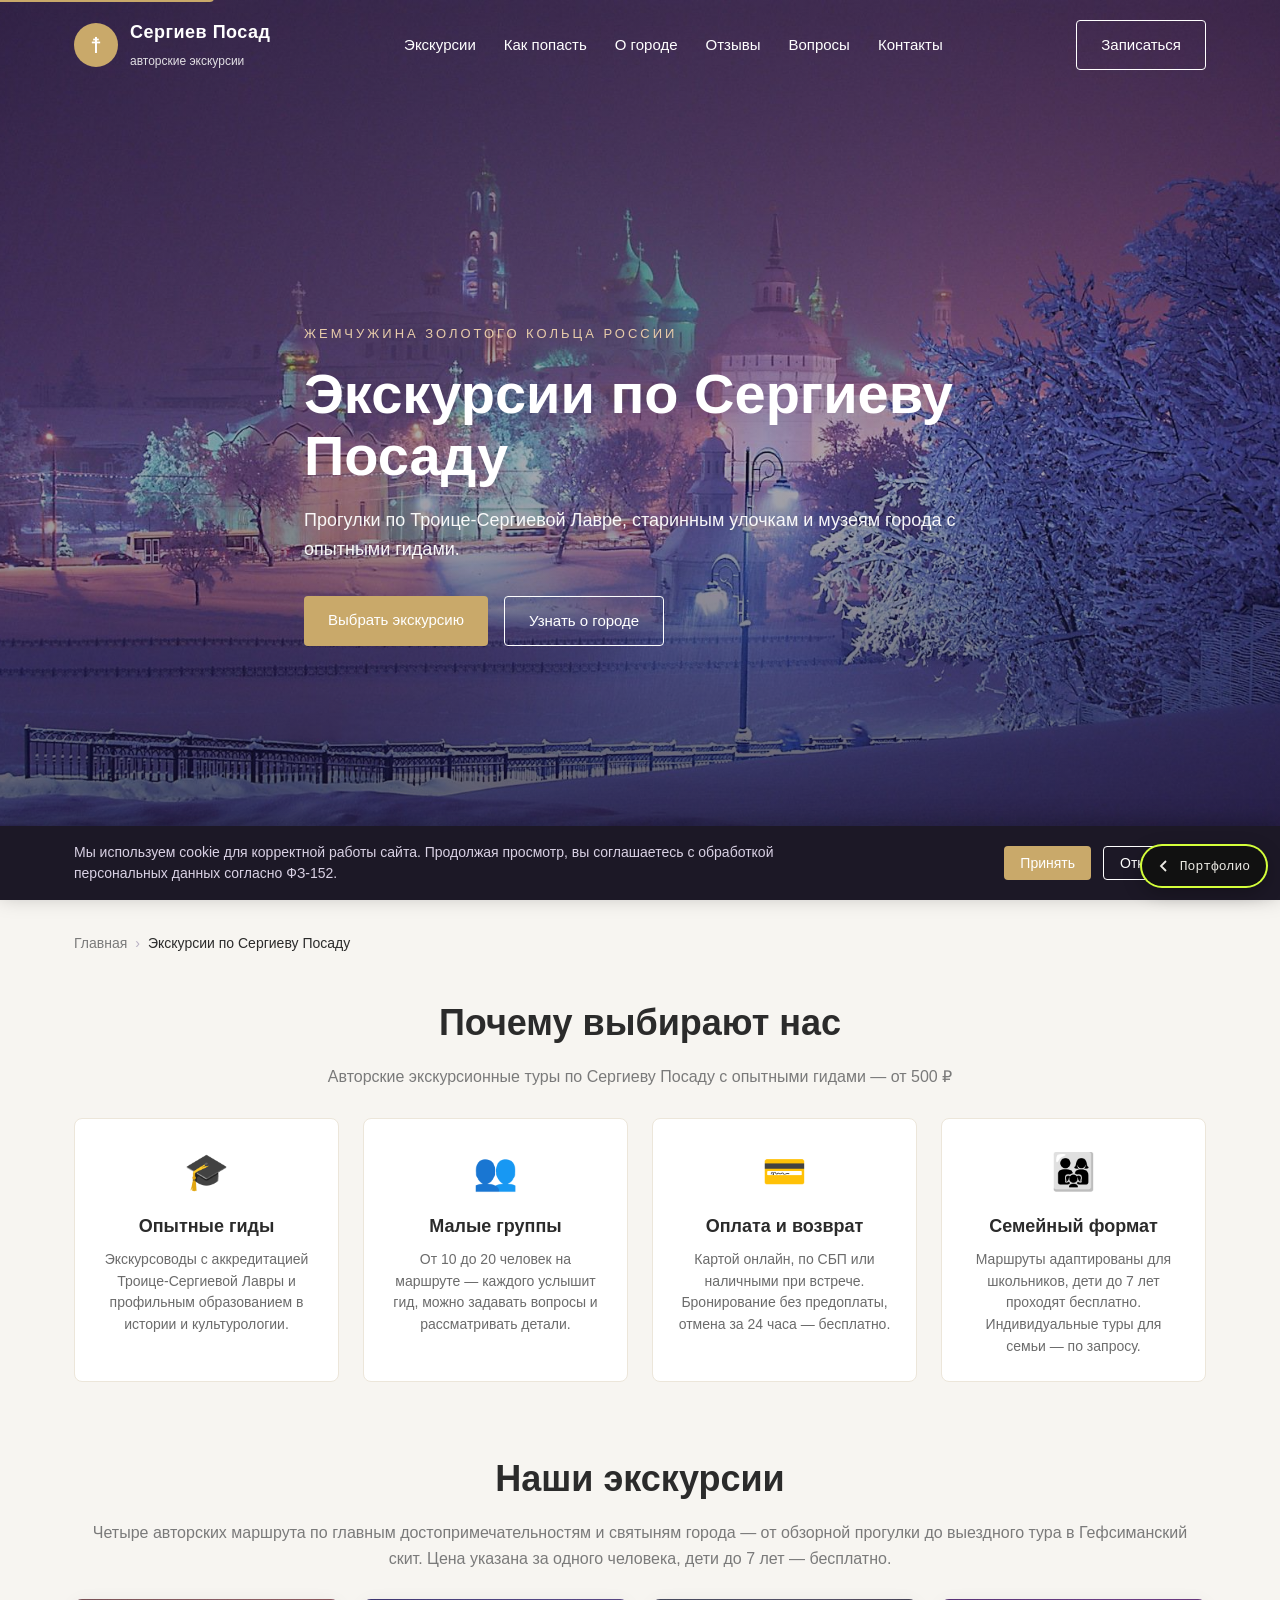
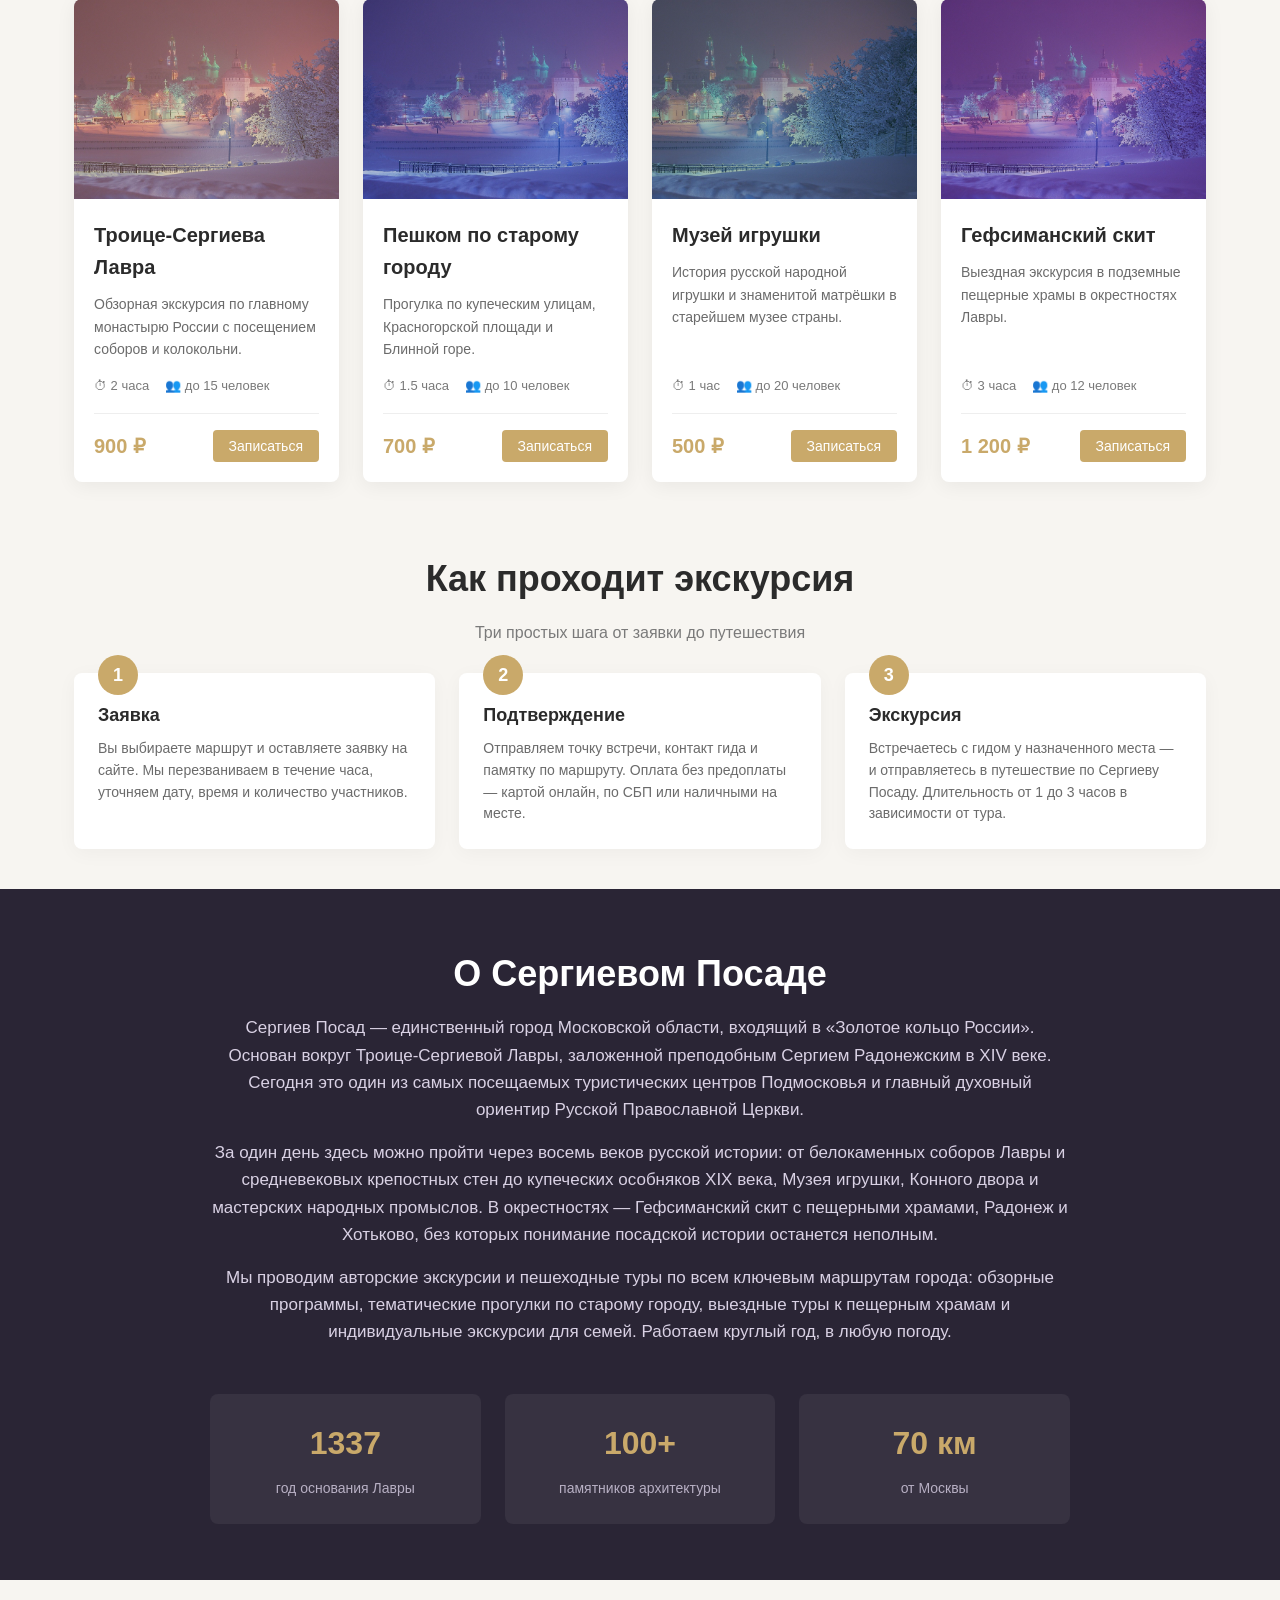
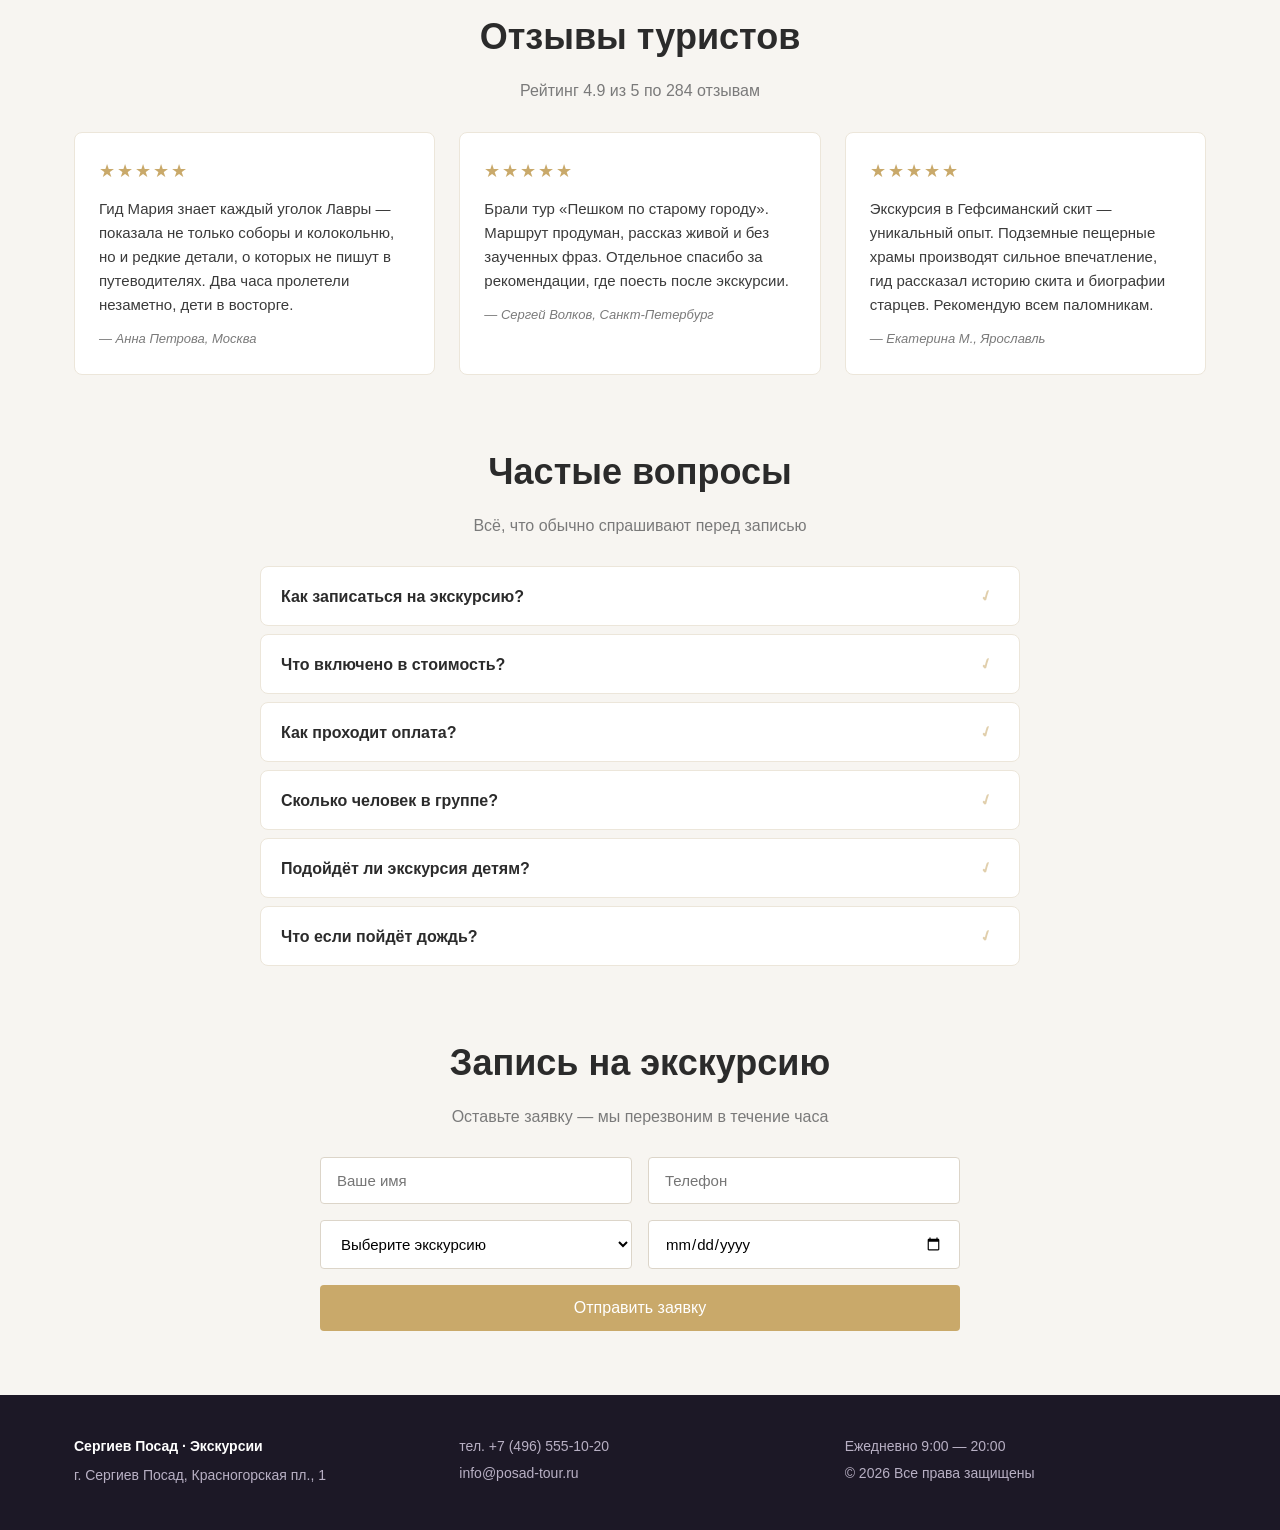
==== commit c16a0810: "Шторка-переход на всех сайтах и кнопка возврата в портфолио Co-Authored-By: Claude Opus 5.5 <noreply" ====
--- a/posad/index.html
+++ b/posad/index.html
@@ -226,6 +226,46 @@
         </script>
     </head>
     <body>
+<!-- kt-transition: шторка портфолио Kyotomoon -->
+<style id="kt-style">
+#kt-cur{position:fixed;left:0;right:0;top:-40vh;bottom:-40vh;z-index:2147483646;background:#D4FF3A;display:none;align-items:flex-end;padding:0 clamp(20px,4vw,56px) calc(40vh + clamp(20px,4vw,56px));pointer-events:none;will-change:transform}
+#kt-cur span{font:800 clamp(36px,7vw,96px)/.95 "Inter Tight",system-ui,-apple-system,"Segoe UI",sans-serif;letter-spacing:-.04em;color:#111}
+#kt-cur i{position:absolute;top:calc(40vh + clamp(20px,4vw,56px));left:clamp(20px,4vw,56px);font:500 13px/1 ui-monospace,"SF Mono",Menlo,Consolas,monospace;font-style:normal;letter-spacing:.06em;text-transform:uppercase;color:#111}
+@media (pointer:coarse){#kt-cur{padding-bottom:calc(40vh + 110px + env(safe-area-inset-bottom))}#kt-cur i{top:calc(40vh + 90px + env(safe-area-inset-top))}}
+#kt-back{position:fixed;right:max(14px,env(safe-area-inset-right));bottom:calc(14px + env(safe-area-inset-bottom));z-index:2147483645;display:inline-flex;align-items:center;justify-content:center;gap:8px;height:40px;min-width:40px;padding:0 16px 0 14px;border-radius:999px;background:#111;color:#ECEAE4;font:500 13px/1 ui-monospace,"SF Mono",Menlo,Consolas,monospace;text-decoration:none;box-shadow:0 0 0 2px #D4FF3A,0 6px 20px rgba(0,0,0,.3);transition:transform .25s,opacity .25s}
+#kt-back svg{width:16px;height:16px;flex:none}
+#kt-back:hover{transform:translateY(-2px)}
+#kt-back:focus-visible{outline:2px solid #D4FF3A;outline-offset:4px}
+#kt-back.kt-hide{transform:translateY(80px);opacity:0;pointer-events:none}
+@media (max-width:700px),(pointer:coarse){#kt-back{padding:0;width:40px}#kt-back span{display:none}}
+</style>
+<div id="kt-cur" aria-hidden="true"><i></i><span></span></div>
+<a id="kt-back" href="/" aria-label="Вернуться в портфолио"><svg viewBox="0 0 16 16" fill="none" stroke="currentColor" stroke-width="1.8" aria-hidden="true"><path d="M10 3 5 8l5 5"/></svg><span>Портфолио</span></a>
+<script>
+(function(){
+  var cur=document.getElementById('kt-cur'),back=document.getElementById('kt-back');
+  var still=window.matchMedia&&matchMedia('(prefers-reduced-motion: reduce)').matches;
+  var t=null;try{t=sessionStorage.getItem('kt-wipe');sessionStorage.removeItem('kt-wipe')}catch(e){}
+  if(t&&!still&&cur.animate){
+    cur.querySelector('span').textContent=t;cur.querySelector('i').textContent='Открываю';cur.style.display='flex';
+    var go=function(){cur.animate([{transform:'translateY(0)'},{transform:'translateY(-100%)'}],{duration:700,easing:'cubic-bezier(.7,0,.2,1)',fill:'forwards'}).onfinish=function(){cur.style.display='none'}};
+    if(document.readyState==='complete')setTimeout(go,150);else addEventListener('load',function(){setTimeout(go,150)});
+    setTimeout(go,2500);
+  }
+  var y=scrollY;addEventListener('scroll',function(){var n=scrollY;back.classList.toggle('kt-hide',n>y&&n>120);y=n},{passive:true});
+  back.addEventListener('click',function(e){
+    if(e.button!==0||e.metaKey||e.ctrlKey||e.shiftKey||e.altKey||still||!cur.animate)return;
+    e.preventDefault();if(cur.style.display==='flex')return;
+    var href=back.getAttribute('href');try{sessionStorage.setItem('kt-wipe','Портфолио')}catch(e){}
+    cur.querySelector('span').textContent='Портфолио';cur.querySelector('i').textContent='Возвращаюсь';cur.style.display='flex';
+    cur.animate([{transform:'translateY(100%)'},{transform:'translateY(0)'}],{duration:560,easing:'cubic-bezier(.7,0,.2,1)',fill:'forwards'}).onfinish=function(){setTimeout(function(){location.href=href},120)};
+    setTimeout(function(){location.href=href},1200);
+  });
+  addEventListener('pageshow',function(e){if(e.persisted){cur.style.display='none';cur.getAnimations&&cur.getAnimations().forEach(function(a){a.cancel()})}});
+})();
+</script>
+<!-- /kt-transition -->
+
         <a href="#tours" class="skip-link">Перейти к содержимому</a>
 
         <header class="header">
